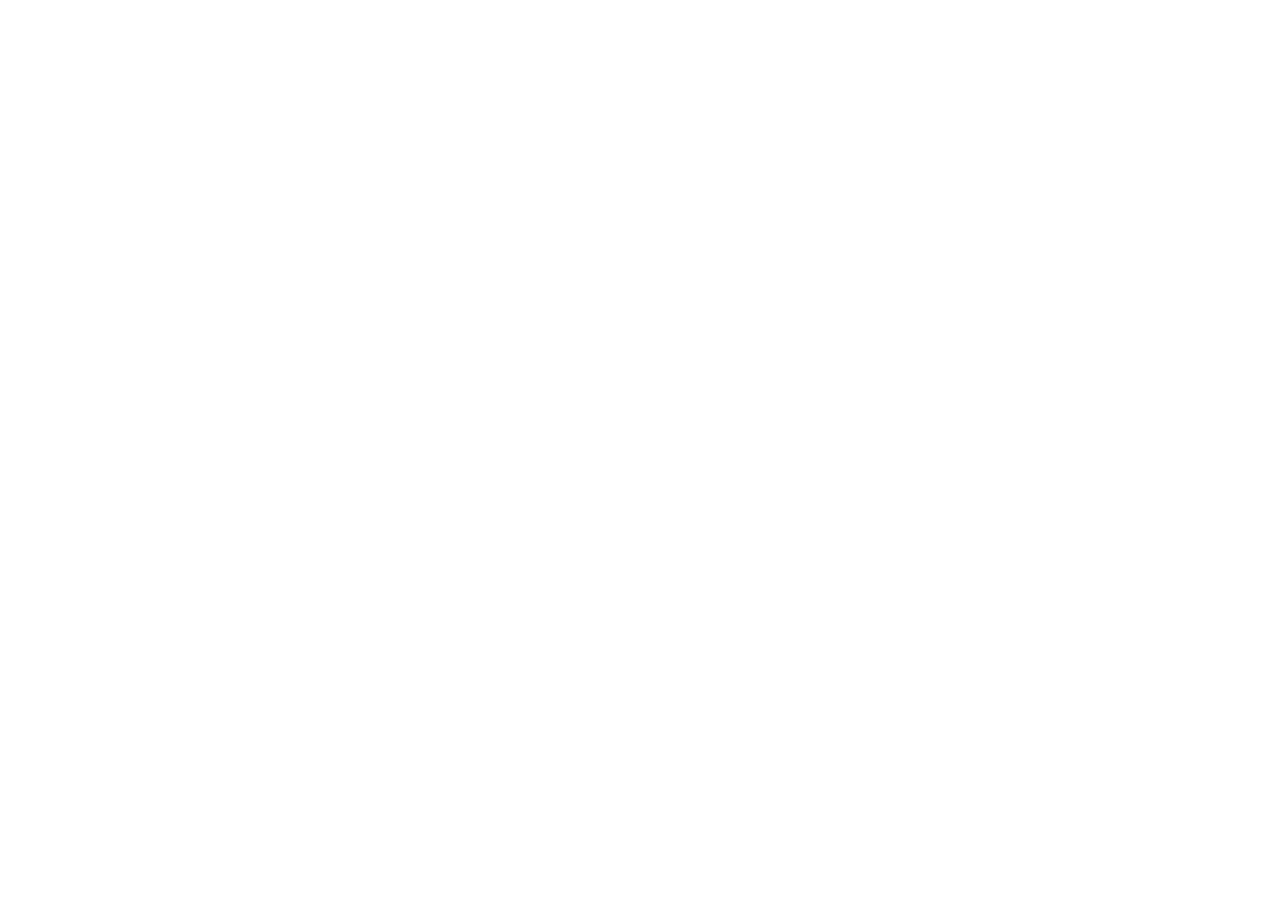
==== page2.html @ 8bef59c4 "Page 2&3 Init, Page 4 Fin" ====
<!DOCTYPE html>
<html lang="en">
<head>
    <meta charset="UTF-8">
    <meta name="viewport" content="width=device-width, initial-scale=1.0">
    <title>Sejong Gym | Membership Plans</title>
    <link rel="stylesheet" href="css/styles.css">
</head>
---- css/styles.css ----
@import url("https://fonts.googleapis.com/css2?family=Manrope:wght@400;500;700;800&family=Space+Grotesk:wght@500;700;800&display=swap");

:root {
    --bg: #0e0e0e;
    --bg-alt: #131313;
    --surface-lowest: #000000;
    --surface-low: #1a1a1a;
    --surface-high: #262626;
    --text: #ffffff;
    --heading: #ffffff;
    --muted: #adaaaa;
    --primary: #cafd00;
    --primary-soft: #f3ffca;
    --primary-dark: #4a5e00;
    --line: #3a3a3a;
    --line-soft: rgba(255, 255, 255, 0.09);
    --notice-bg: rgba(202, 253, 0, 0.08);
    --shadow: 0 16px 32px rgba(0, 0, 0, 0.5);
    --glow: 0 0 0 1px rgba(202, 253, 0, 0.55), 0 0 12px rgba(202, 253, 0, 0.4);
}

/*
    Page Mapping Quick Guide
    - index.html (Home): .hero-home, .bento-*, .stat-card, .mission-card, .metric-*
    - page2.html (Plans): .tier-*, .plan-table
    - page3.html (Classes): .class-*
    - page4.html (Join Form): .form-*, .input-group, .options, .option-row, .notice, .media-placeholder.compact
    - page5.html (Contact): .contact-list, .hours-list, .faq-card
    - Shared on all pages: header/nav, hero/page-section/info-card, buttons, grids, footer, media placeholders, .img1
*/

* {
    box-sizing: border-box;
}

html {
    scroll-behavior: smooth;
}

body {
    margin: 0;
    font-family: "Manrope", "Segoe UI", Tahoma, Geneva, Verdana, sans-serif;
    line-height: 1.6;
    color: var(--text);
    background:
        radial-gradient(circle at 88% -4%, rgba(202, 253, 0, 0.16), transparent 35%),
        radial-gradient(circle at -6% 20%, rgba(243, 255, 202, 0.06), transparent 28%),
        linear-gradient(180deg, #0f0f0f 0%, var(--bg) 60%, #080808 100%);
}
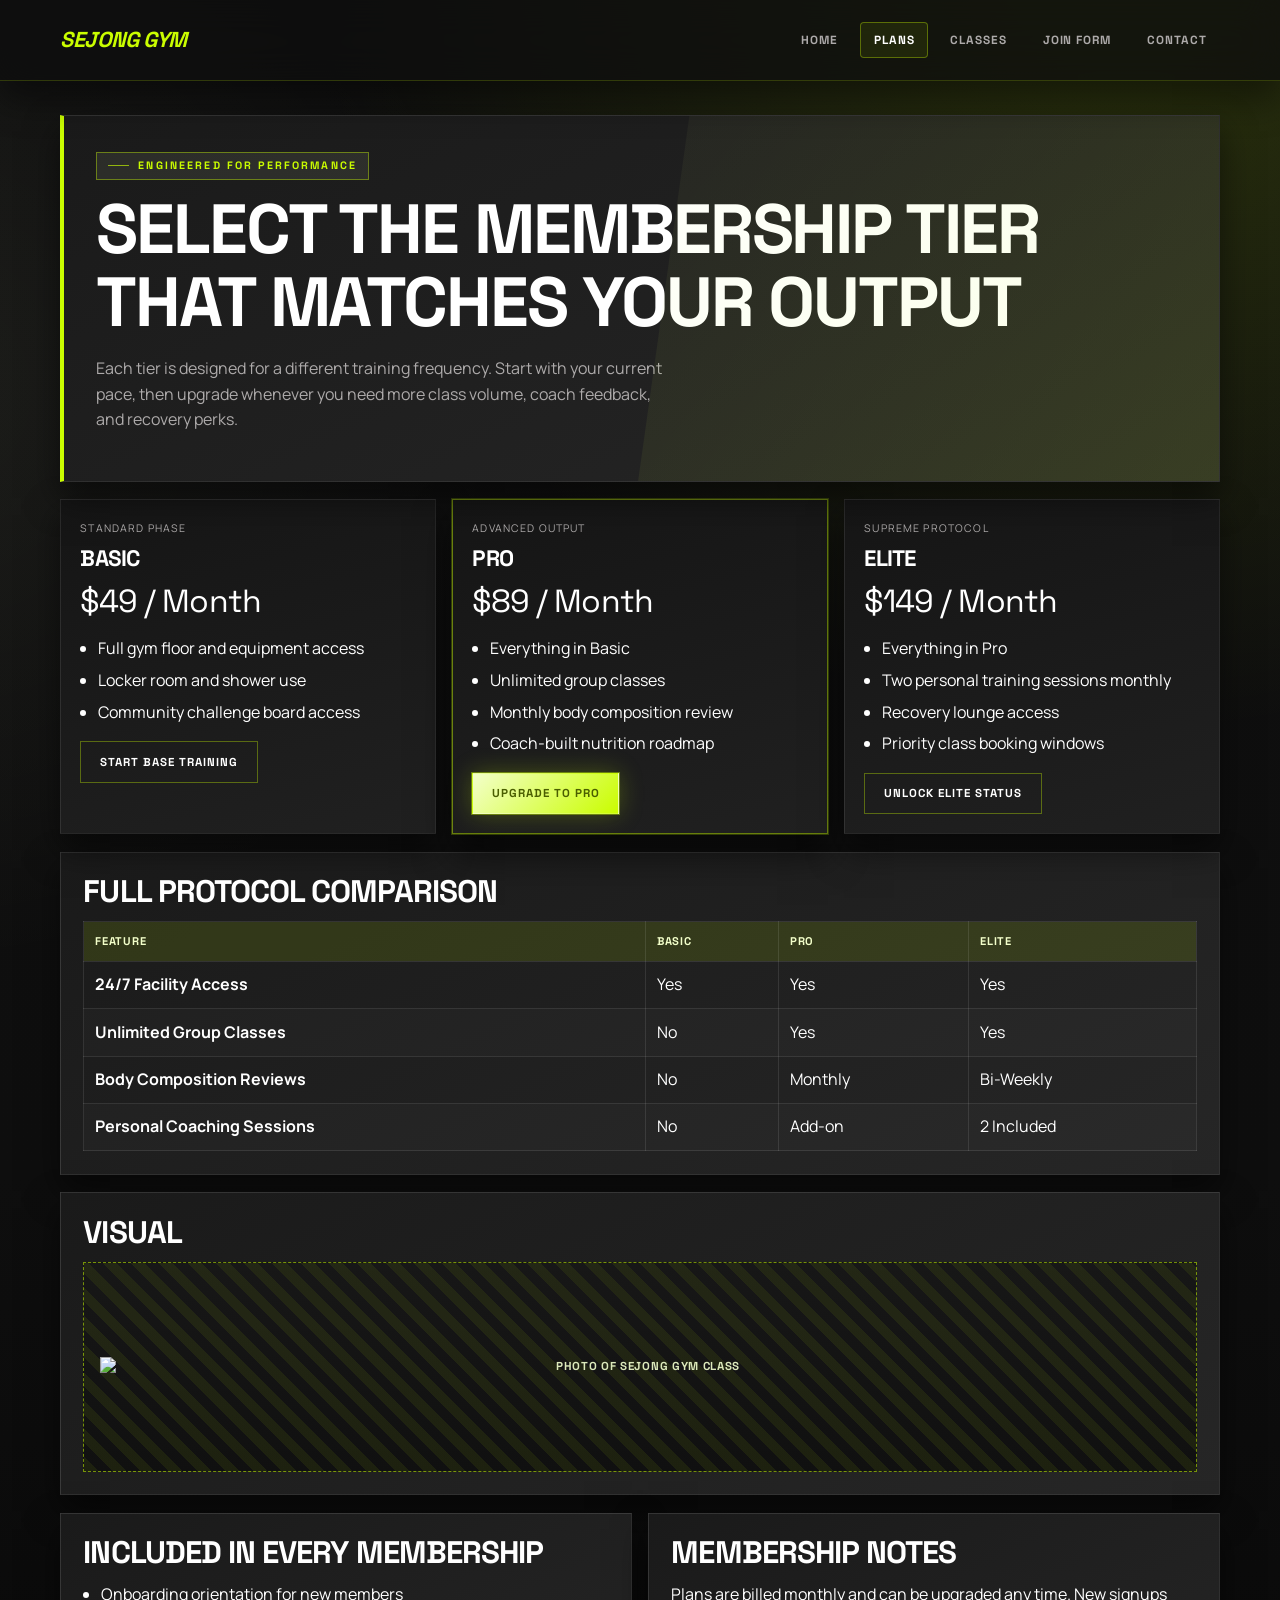
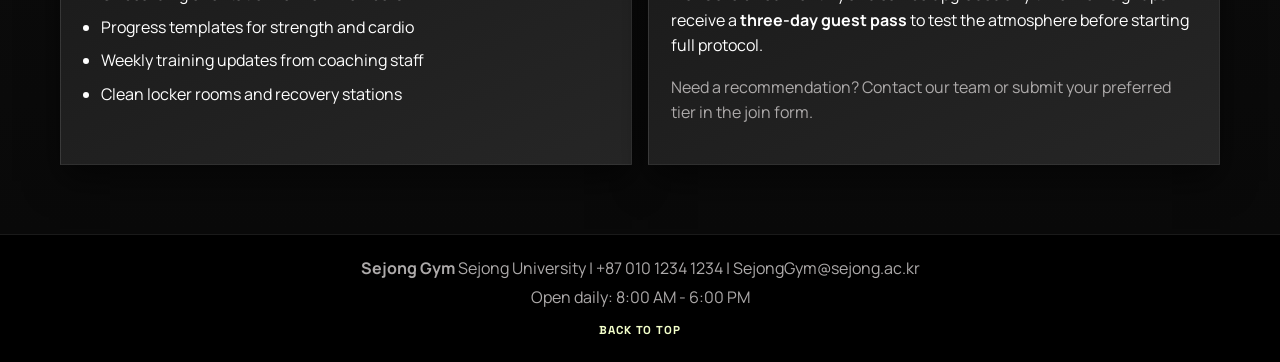
==== commit addd02c9: "Page 2 Final" ====
--- a/page2.html
+++ b/page2.html
@@ -5,4 +5,148 @@
     <meta name="viewport" content="width=device-width, initial-scale=1.0">
     <title>Sejong Gym | Membership Plans</title>
     <link rel="stylesheet" href="css/styles.css">
-</head>+</head>
+<body>
+    <header class="site-header" id="top">
+        <div class="container header-inner">
+            <div class="brand"><strong>Sejong Gym</strong></div>
+            <nav aria-label="Main navigation">
+                <ul class="nav-list">
+                    <li><a href="index.html">Home</a></li>
+                    <li><a class="active" href="page2.html">Plans</a></li>
+                    <li><a href="page3.html">Classes</a></li>
+                    <li><a href="page4.html">Join Form</a></li>
+                    <li><a href="page5.html">Contact</a></li>
+                </ul>
+            </nav>
+        </div>
+    </header>
+
+    <main class="container">
+        <section class="hero">
+            <span class="badge">Engineered For Performance</span>
+            <h1>Select The Membership Tier That Matches Your Output</h1>
+            <p>
+                Each tier is designed for a different training frequency. Start with your current pace, then
+                upgrade whenever you need more class volume, coach feedback, and recovery perks.
+            </p>
+        </section>
+
+        <section class="tier-grid" aria-label="Membership tiers">
+            <article class="tier-card">
+                <p class="tier-subtitle">Standard Phase</p>
+                <h3>Basic</h3>
+                <p class="tier-price">$49 / Month</p>
+                <ul class="tier-list">
+                    <li>Full gym floor and equipment access</li>
+                    <li>Locker room and shower use</li>
+                    <li>Community challenge board access</li>
+                </ul>
+                <a class="btn btn-secondary" href="page4.html">Start Base Training</a>
+            </article>
+
+            <article class="tier-card popular">
+                <p class="tier-subtitle">Advanced Output</p>
+                <h3>Pro</h3>
+                <p class="tier-price">$89 / Month</p>
+                <ul class="tier-list">
+                    <li>Everything in Basic</li>
+                    <li>Unlimited group classes</li>
+                    <li>Monthly body composition review</li>
+                    <li>Coach-built nutrition roadmap</li>
+                </ul>
+                <a class="btn btn-primary" href="page4.html">Upgrade To Pro</a>
+            </article>
+
+            <article class="tier-card">
+                <p class="tier-subtitle">Supreme Protocol</p>
+                <h3>Elite</h3>
+                <p class="tier-price">$149 / Month</p>
+                <ul class="tier-list">
+                    <li>Everything in Pro</li>
+                    <li>Two personal training sessions monthly</li>
+                    <li>Recovery lounge access</li>
+                    <li>Priority class booking windows</li>
+                </ul>
+                <a class="btn btn-secondary" href="page4.html">Unlock Elite Status</a>
+            </article>
+        </section>
+
+        <section class="page-section">
+            <h2>Full Protocol Comparison</h2>
+            <table class="plan-table" aria-label="Membership plan comparison table">
+                <thead>
+                    <tr>
+                        <th>Feature</th>
+                        <th>Basic</th>
+                        <th>Pro</th>
+                        <th>Elite</th>
+                    </tr>
+                </thead>
+                <tbody>
+                    <tr>
+                        <td><strong>24/7 Facility Access</strong></td>
+                        <td>Yes</td>
+                        <td>Yes</td>
+                        <td>Yes</td>
+                    </tr>
+                    <tr>
+                        <td><strong>Unlimited Group Classes</strong></td>
+                        <td>No</td>
+                        <td>Yes</td>
+                        <td>Yes</td>
+                    </tr>
+                    <tr>
+                        <td><strong>Body Composition Reviews</strong></td>
+                        <td>No</td>
+                        <td>Monthly</td>
+                        <td>Bi-Weekly</td>
+                    </tr>
+                    <tr>
+                        <td><strong>Personal Coaching Sessions</strong></td>
+                        <td>No</td>
+                        <td>Add-on</td>
+                        <td>2 Included</td>
+                    </tr>
+                </tbody>
+            </table>
+        </section>
+
+        <section class="page-section" aria-label="Plans visual placeholder">
+            <h2>Visual</h2>
+            <div class="media-placeholder wide">
+                <img class="img1" src="/assets/2.jpg" alt="Photo of Sejong Gym class" />
+            </div>
+        </section>
+
+        <section class="grid grid-2">
+            <article class="info-card">
+                <h2>Included In Every Membership</h2>
+                <ul class="feature-list">
+                    <li>Onboarding orientation for new members</li>
+                    <li>Progress templates for strength and cardio</li>
+                    <li>Weekly training updates from coaching staff</li>
+                    <li>Clean locker rooms and recovery stations</li>
+                </ul>
+            </article>
+
+            <aside class="info-card">
+                <h2>Membership Notes</h2>
+                <p>
+                    Plans are billed monthly and can be upgraded any time. New signups receive a
+                    <strong>three-day guest pass</strong> to test the atmosphere before starting full protocol.
+                </p>
+                <p class="muted">Need a recommendation? Contact our team or submit your preferred tier in the join form.</p>
+            </aside>
+        </section>
+    </main>
+
+    <footer class="site-footer">
+        <div class="container footer-inner">
+            <p><strong>Sejong Gym</strong> Sejong University | +87 010 1234 1234 | SejongGym@sejong.ac.kr</p>
+            <p>Open daily: 8:00 AM - 6:00 PM</p>
+            <a class="back-to-top" href="#top">Back to Top</a>
+        </div>
+    </footer>
+</body>
+</html>
--- a/css/styles.css
+++ b/css/styles.css
@@ -47,3 +47,738 @@
         radial-gradient(circle at -6% 20%, rgba(243, 255, 202, 0.06), transparent 28%),
         linear-gradient(180deg, #0f0f0f 0%, var(--bg) 60%, #080808 100%);
 }
+
+a {
+    color: var(--primary-soft);
+    text-decoration: none;
+}
+
+a:hover,
+a:focus {
+    color: var(--primary);
+    text-decoration: underline;
+}
+
+/* Shared layout, header, and navigation (all pages) */
+
+.container {
+    width: min(1160px, 92%);
+    margin: 0 auto;
+}
+
+.site-header {
+    position: fixed;
+    top: 0;
+    width: 100%;
+    z-index: 50;
+    background-color: rgba(14, 14, 14, 0.76);
+    backdrop-filter: blur(18px);
+    border-bottom: 1px solid rgba(202, 253, 0, 0.18);
+    box-shadow: 0 18px 36px rgba(0, 0, 0, 0.45);
+}
+
+.header-inner {
+    display: flex;
+    justify-content: space-between;
+    align-items: center;
+    gap: 1rem;
+    min-height: 5rem;
+    padding: 0.8rem 0;
+}
+
+.brand {
+    font-family: "Space Grotesk", "Manrope", sans-serif;
+    font-size: 1.35rem;
+    letter-spacing: -0.02em;
+    text-transform: uppercase;
+    color: var(--primary);
+    font-style: italic;
+}
+
+.brand a {
+    color: inherit;
+    text-decoration: none;
+}
+
+.nav-list {
+    list-style: none;
+    display: flex;
+    flex-wrap: wrap;
+    gap: 0.55rem;
+    margin: 0;
+    padding: 0;
+}
+
+.nav-list a {
+    display: inline-block;
+    color: var(--muted);
+    padding: 0.5rem 0.78rem;
+    border: 1px solid transparent;
+    border-radius: 4px;
+    text-transform: uppercase;
+    letter-spacing: 0.08em;
+    font-size: 0.74rem;
+    font-family: "Space Grotesk", "Manrope", sans-serif;
+    font-weight: 700;
+}
+
+.nav-list a:hover,
+.nav-list a:focus,
+.nav-list a.active {
+    color: var(--text);
+    border-color: rgba(202, 253, 0, 0.34);
+    background-color: rgba(202, 253, 0, 0.08);
+    text-decoration: none;
+}
+
+main {
+    padding: 7.2rem 0 2.6rem;
+}
+
+.hero,
+.page-section,
+.info-card,
+.form-wrap,
+.faq-card {
+    background: linear-gradient(154deg, var(--surface-low) 0%, var(--surface-high) 100%);
+    border: 1px solid var(--line-soft);
+    box-shadow: var(--shadow);
+    padding: 1.4rem;
+    margin-bottom: 1.1rem;
+}
+
+.hero {
+    position: relative;
+    overflow: hidden;
+    border-left: 4px solid var(--primary);
+    padding: 2rem;
+}
+
+.hero::before {
+    content: "";
+    position: absolute;
+    right: -20%;
+    top: -35%;
+    width: 68%;
+    height: 180%;
+    background: linear-gradient(120deg, rgba(243, 255, 202, 0.03), rgba(202, 253, 0, 0.14));
+    transform: rotate(8deg);
+    pointer-events: none;
+}
+
+/* Home page hero variation (index.html) */
+
+.hero-home h1 {
+    max-width: 11ch;
+}
+
+h1,
+h2,
+h3 {
+    margin-top: 0;
+    color: var(--heading);
+    line-height: 1.06;
+    font-family: "Space Grotesk", "Manrope", sans-serif;
+    letter-spacing: -0.03em;
+    text-transform: uppercase;
+}
+
+h1 {
+    font-size: clamp(2rem, 7vw, 4.35rem);
+    margin-bottom: 1rem;
+}
+
+h2 {
+    font-size: clamp(1.2rem, 3vw, 1.95rem);
+    margin-bottom: 0.8rem;
+}
+
+h3 {
+    font-size: clamp(1.02rem, 2.4vw, 1.4rem);
+    margin-bottom: 0.55rem;
+}
+
+p {
+    margin-top: 0;
+}
+
+.hero p,
+.muted {
+    color: var(--muted);
+    max-width: 57ch;
+}
+
+.badge {
+    display: inline-flex;
+    align-items: center;
+    gap: 0.55rem;
+    background-color: rgba(243, 255, 202, 0.08);
+    color: var(--primary);
+    border: 1px solid rgba(202, 253, 0, 0.4);
+    border-radius: 0;
+    padding: 0.28rem 0.68rem;
+    font-size: 0.67rem;
+    margin-bottom: 0.8rem;
+    letter-spacing: 0.2em;
+    text-transform: uppercase;
+    font-family: "Space Grotesk", "Manrope", sans-serif;
+    font-weight: 700;
+}
+
+.badge::before {
+    content: "";
+    width: 1.35rem;
+    height: 1px;
+    background-color: rgba(202, 253, 0, 0.65);
+}
+
+.button-row {
+    display: flex;
+    flex-wrap: wrap;
+    gap: 0.65rem;
+}
+
+.hero-actions {
+    margin-top: 1.25rem;
+}
+
+.btn {
+    display: inline-flex;
+    align-items: center;
+    justify-content: center;
+    border: 1px solid transparent;
+    border-radius: 0;
+    padding: 0.65rem 1.15rem;
+    cursor: pointer;
+    font-family: "Space Grotesk", "Manrope", sans-serif;
+    text-transform: uppercase;
+    letter-spacing: 0.09em;
+    font-size: 0.72rem;
+    font-weight: 700;
+    transition: transform 0.2s ease, border-color 0.2s ease, box-shadow 0.2s ease, background-color 0.2s ease;
+}
+
+.btn:hover,
+.btn:focus {
+    transform: translateY(-1px);
+    text-decoration: none;
+}
+
+.btn-primary {
+    background: linear-gradient(135deg, var(--primary-soft) 0%, var(--primary) 100%);
+    color: var(--primary-dark);
+    box-shadow: 0 0 0 1px rgba(202, 253, 0, 0.38), 0 0 24px rgba(202, 253, 0, 0.25);
+}
+
+.btn-primary:hover,
+.btn-primary:focus {
+    box-shadow: 0 0 0 1px rgba(202, 253, 0, 0.55), 0 0 30px rgba(202, 253, 0, 0.37);
+}
+
+.btn-secondary {
+    background-color: transparent;
+    color: var(--text);
+    border-color: rgba(202, 253, 0, 0.35);
+}
+
+.btn-secondary:hover,
+.btn-secondary:focus {
+    background-color: rgba(202, 253, 0, 0.1);
+    border-color: rgba(202, 253, 0, 0.62);
+}
+
+.grid {
+    display: grid;
+    gap: 1rem;
+}
+
+.grid-2 {
+    grid-template-columns: repeat(auto-fit, minmax(260px, 1fr));
+}
+
+.grid-3 {
+    grid-template-columns: repeat(auto-fit, minmax(220px, 1fr));
+}
+
+/* Home page feature layout (index.html) */
+
+.bento-grid {
+    display: grid;
+    gap: 1rem;
+    grid-template-columns: repeat(12, 1fr);
+    margin-bottom: 1.1rem;
+}
+
+.bento-large {
+    grid-column: span 7;
+}
+
+.stat-card {
+    grid-column: span 5;
+    display: grid;
+    gap: 1rem;
+    align-content: space-between;
+}
+
+.mission-card {
+    grid-column: span 12;
+}
+
+.metric-value {
+    font-family: "Space Grotesk", "Manrope", sans-serif;
+    font-size: clamp(2.2rem, 8vw, 4rem);
+    line-height: 0.9;
+    letter-spacing: -0.04em;
+    margin: 0;
+}
+
+.metric-label {
+    margin: 0;
+    color: var(--muted);
+    text-transform: uppercase;
+    letter-spacing: 0.13em;
+    font-size: 0.68rem;
+    font-family: "Space Grotesk", "Manrope", sans-serif;
+    margin-top: 1rem;
+}
+
+.feature-list {
+    padding-left: 1.1rem;
+    margin: 0;
+}
+
+.feature-list li {
+    margin-bottom: 0.48rem;
+}
+
+/* Shared media modules (used across multiple pages) */
+
+.media-grid {
+    display: grid;
+    gap: 1rem;
+    grid-template-columns: repeat(auto-fit, minmax(220px, 1fr));
+    margin: 1rem 0 1.1rem;
+}
+
+.media-placeholder {
+    border: 1px dashed rgba(202, 253, 0, 0.52);
+    background:
+        repeating-linear-gradient(
+            45deg,
+            rgba(202, 253, 0, 0.07) 0,
+            rgba(202, 253, 0, 0.07) 10px,
+            rgba(0, 0, 0, 0) 10px,
+            rgba(0, 0, 0, 0) 20px
+        ),
+        linear-gradient(180deg, #171717 0%, #101010 100%);
+    min-height: 175px;
+    padding: 1rem;
+    display: flex;
+    align-items: center;
+    justify-content: center;
+    text-align: center;
+    color: #dce9bb;
+    font-family: "Space Grotesk", "Manrope", sans-serif;
+    font-weight: 700;
+    text-transform: uppercase;
+    letter-spacing: 0.06em;
+    font-size: 0.72rem;
+}
+
+.media-placeholder span {
+    display: block;
+    max-width: 19rem;
+}
+
+.media-placeholder.tall {
+    min-height: 240px;
+}
+
+.media-placeholder.wide {
+    min-height: 210px;
+}
+
+.img1 {
+    width: 100%;
+    height: 100%;
+    object-fit: contain;
+
+}
+
+/* Shared footer (all pages) */
+
+.site-footer {
+    background-color: var(--surface-lowest);
+    color: #cecece;
+    margin-top: 0.6rem;
+    border-top: 1px solid rgba(255, 255, 255, 0.1);
+}
+
+.footer-inner {
+    padding: 1.1rem 0 1.3rem;
+    text-align: center;
+}
+
+.footer-inner p {
+    margin: 0.2rem 0;
+    color: var(--muted);
+}
+
+.back-to-top {
+    display: inline-block;
+    margin-top: 0.45rem;
+    color: var(--primary-soft);
+    font-weight: 700;
+    text-transform: uppercase;
+    letter-spacing: 0.08em;
+    font-size: 0.72rem;
+    font-family: "Space Grotesk", "Manrope", sans-serif;
+}
+
+/* Shared responsive behavior (all pages) */
+
+@media (max-width: 980px) {
+    .bento-large,
+    .stat-card,
+    .mission-card {
+        grid-column: span 12;
+    }
+
+    .class-grid {
+        grid-template-columns: 1fr;
+    }
+}
+
+@media (max-width: 720px) {
+    main {
+        padding-top: 8.4rem;
+    }
+
+    .header-inner {
+        flex-direction: column;
+        align-items: flex-start;
+        padding-bottom: 0.9rem;
+    }
+
+    .nav-list {
+        width: 100%;
+    }
+
+    .nav-list li {
+        flex: 1 1 calc(50% - 0.55rem);
+    }
+
+    .nav-list a {
+        width: 100%;
+        text-align: center;
+    }
+
+    .hero,
+    .page-section,
+    .info-card,
+    .form-wrap,
+    .faq-card,
+    .tier-card,
+    .class-card {
+        padding: 1rem;
+    }
+
+    .hero::before {
+        width: 110%;
+        right: -36%;
+    }
+}
+
+@media (max-width: 560px) {
+    .button-row .btn,
+    .button-row a.btn {
+        width: 100%;
+        text-align: center;
+    }
+
+    .media-placeholder {
+        min-height: 150px;
+    }
+}
+
+/* Join Form page (page4.html) */
+
+fieldset {
+    border: 1px solid var(--line);
+    padding: 1.4rem;
+    margin: 0 0 1.2rem;
+}
+
+legend {
+    color: var(--primary);
+    font-family: "Space Grotesk", "Manrope", sans-serif;
+    font-weight: 700;
+    text-transform: uppercase;
+    letter-spacing: 0.1em;
+    font-size: 0.72rem;
+    padding: 0 0.5rem;
+}
+
+.form-grid {
+    display: grid;
+    grid-template-columns: repeat(auto-fit, minmax(220px, 1fr));
+    gap: 1rem;
+}
+
+.input-group {
+    display: flex;
+    flex-direction: column;
+    gap: 0.35rem;
+    margin-bottom: 1rem;
+}
+
+
+.form-grid .input-group {
+    margin-bottom: 0;
+}
+
+.input-group:last-child {
+    margin-bottom: 0;
+}
+
+.input-group > label:first-child {
+    font-size: 0.75rem;
+    color: var(--muted);
+    text-transform: uppercase;
+    letter-spacing: 0.08em;
+    font-family: "Space Grotesk", "Manrope", sans-serif;
+    font-weight: 700;
+}
+
+input[type="text"],
+input[type="email"],
+input[type="number"],
+select,
+textarea {
+    width: 100%;
+    background-color: var(--surface-low);
+    color: var(--text);
+    border: 1px solid var(--line);
+    border-radius: 0;
+    padding: 0.6rem 0.75rem;
+    font-family: "Manrope", sans-serif;
+    font-size: 0.9rem;
+    outline: none;
+    transition: border-color 0.2s ease, box-shadow 0.2s ease;
+    -webkit-appearance: none;
+    appearance: none;
+}
+
+input[type="text"]:focus,
+input[type="email"]:focus,
+input[type="number"]:focus,
+select:focus,
+textarea:focus {
+    border-color: rgba(202, 253, 0, 0.55);
+    box-shadow: 0 0 0 2px rgba(202, 253, 0, 0.1);
+}
+
+input::placeholder,
+textarea::placeholder {
+    color: rgba(173, 170, 170, 0.4);
+}
+
+select {
+    cursor: pointer;
+    background-image: url("data:image/svg+xml,%3Csvg xmlns='http://www.w3.org/2000/svg' width='12' height='8' viewBox='0 0 12 8'%3E%3Cpath d='M1 1l5 5 5-5' stroke='%23adaaaa' stroke-width='1.5' fill='none' stroke-linecap='round'/%3E%3C/svg%3E");
+    background-repeat: no-repeat;
+    background-position: right 0.75rem center;
+    padding-right: 2.2rem;
+}
+
+textarea {
+    resize: vertical;
+    min-height: 110px;
+}
+
+.options {
+    display: flex;
+    flex-direction: column;
+    gap: 0.5rem;
+    margin-top: 0.25rem;
+}
+
+.option-row {
+    display: flex;
+    align-items: center;
+    gap: 0.6rem;
+}
+
+.option-row label {
+    font-size: 0.88rem;
+    color: var(--text);
+    cursor: pointer;
+}
+
+input[type="radio"],
+input[type="checkbox"] {
+    -webkit-appearance: none;
+    appearance: none;
+    width: 1rem;
+    height: 1rem;
+    border: 1px solid var(--line);
+    background-color: var(--surface-low);
+    cursor: pointer;
+    flex-shrink: 0;
+    transition: border-color 0.15s ease, background-color 0.15s ease;
+    margin: 0;
+}
+
+input[type="radio"] {
+    border-radius: 50%;
+}
+
+input[type="radio"]:checked,
+input[type="checkbox"]:checked {
+    background-color: var(--primary);
+    border-color: var(--primary);
+}
+
+input[type="radio"]:checked {
+    background-image: radial-gradient(circle, var(--primary-dark) 35%, transparent 36%);
+}
+
+input[type="checkbox"]:checked {
+    background-image: url("data:image/svg+xml,%3Csvg xmlns='http://www.w3.org/2000/svg' viewBox='0 0 12 12'%3E%3Cpath d='M2 6l3 3 5-5' stroke='%234a5e00' stroke-width='1.8' fill='none' stroke-linecap='round' stroke-linejoin='round'/%3E%3C/svg%3E");
+    background-repeat: no-repeat;
+    background-position: center;
+}
+
+input[type="radio"]:focus,
+input[type="checkbox"]:focus {
+    outline: 1px solid rgba(202, 253, 0, 0.55);
+    outline-offset: 2px;
+}
+
+.form-wrap .button-row {
+    margin-top: 1.4rem;
+}
+
+.notice {
+    margin-top: 0.9rem;
+    font-size: 0.78rem;
+    color: var(--muted);
+}
+
+.form-tip {
+    margin: 1rem 0 0;
+    font-size: 0.82rem;
+    color: var(--muted);
+    border-top: 1px solid var(--line-soft);
+    padding-top: 0.9rem;
+}
+
+/* Membership & Classes pages (page2-3) */
+
+.tier-grid {
+    display: grid;
+    grid-template-columns: repeat(auto-fit, minmax(220px, 1fr));
+    gap: 1rem;
+    margin-bottom: 1.1rem;
+}
+
+.tier-card {
+    background: linear-gradient(165deg, #151515 0%, #202020 100%);
+    border: 1px solid rgba(255, 255, 255, 0.08);
+    padding: 1.2rem;
+    box-shadow: var(--shadow);
+}
+
+.tier-card.popular {
+    border-color: rgba(202, 253, 0, 0.45);
+    box-shadow: 0 0 0 1px rgba(202, 253, 0, 0.22), 0 20px 34px rgba(0, 0, 0, 0.55);
+}
+
+.tier-card h3 {
+    margin-bottom: 0.2rem;
+}
+
+.tier-price {
+    font-family: "Space Grotesk", "Manrope", sans-serif;
+    font-size: 2rem;
+    letter-spacing: -0.03em;
+    margin: 0.35rem 0 0.55rem;
+}
+
+.tier-subtitle {
+    margin-top: 0;
+    color: var(--muted);
+    text-transform: uppercase;
+    letter-spacing: 0.11em;
+    font-size: 0.66rem;
+}
+
+.tier-list {
+    padding-left: 1.1rem;
+    margin: 0 0 1rem;
+}
+
+.tier-list li {
+    margin-bottom: 0.38rem;
+}
+
+
+
+.plan-table {
+    width: 100%;
+    border-collapse: collapse;
+    margin-top: 0.5rem;
+}
+
+.plan-table tbody tr:nth-child(even) {
+    background-color: rgba(255, 255, 255, 0.02);
+}
+
+.plan-table th,
+.plan-table td {
+    border: 1px solid rgba(255, 255, 255, 0.1);
+    padding: 0.65rem;
+    text-align: left;
+    vertical-align: top;
+}
+
+.plan-table th {
+    background-color: rgba(202, 253, 0, 0.12);
+    color: var(--primary-soft);
+    text-transform: uppercase;
+    letter-spacing: 0.08em;
+    font-size: 0.7rem;
+    font-family: "Space Grotesk", "Manrope", sans-serif;
+}
+
+
+
+.class-grid {
+    display: grid;
+    grid-template-columns: 1.65fr 1fr;
+    gap: 1rem;
+    margin-bottom: 1.1rem;
+}
+
+.class-column {
+    display: grid;
+    gap: 1rem;
+}
+
+.class-card-accent {
+    background: linear-gradient(150deg, #d4ff31 0%, #beee00 100%);
+    color: #273100;
+}
+
+.class-card {
+    background: linear-gradient(160deg, #151515 0%, #232323 100%);
+    border: 1px solid rgba(255, 255, 255, 0.08);
+    padding: 1.15rem;
+}
+
+
+.class-card-accent h3,
+.class-card-accent p,
+.class-card-accent .muted {
+    color: #ccff00;
+}
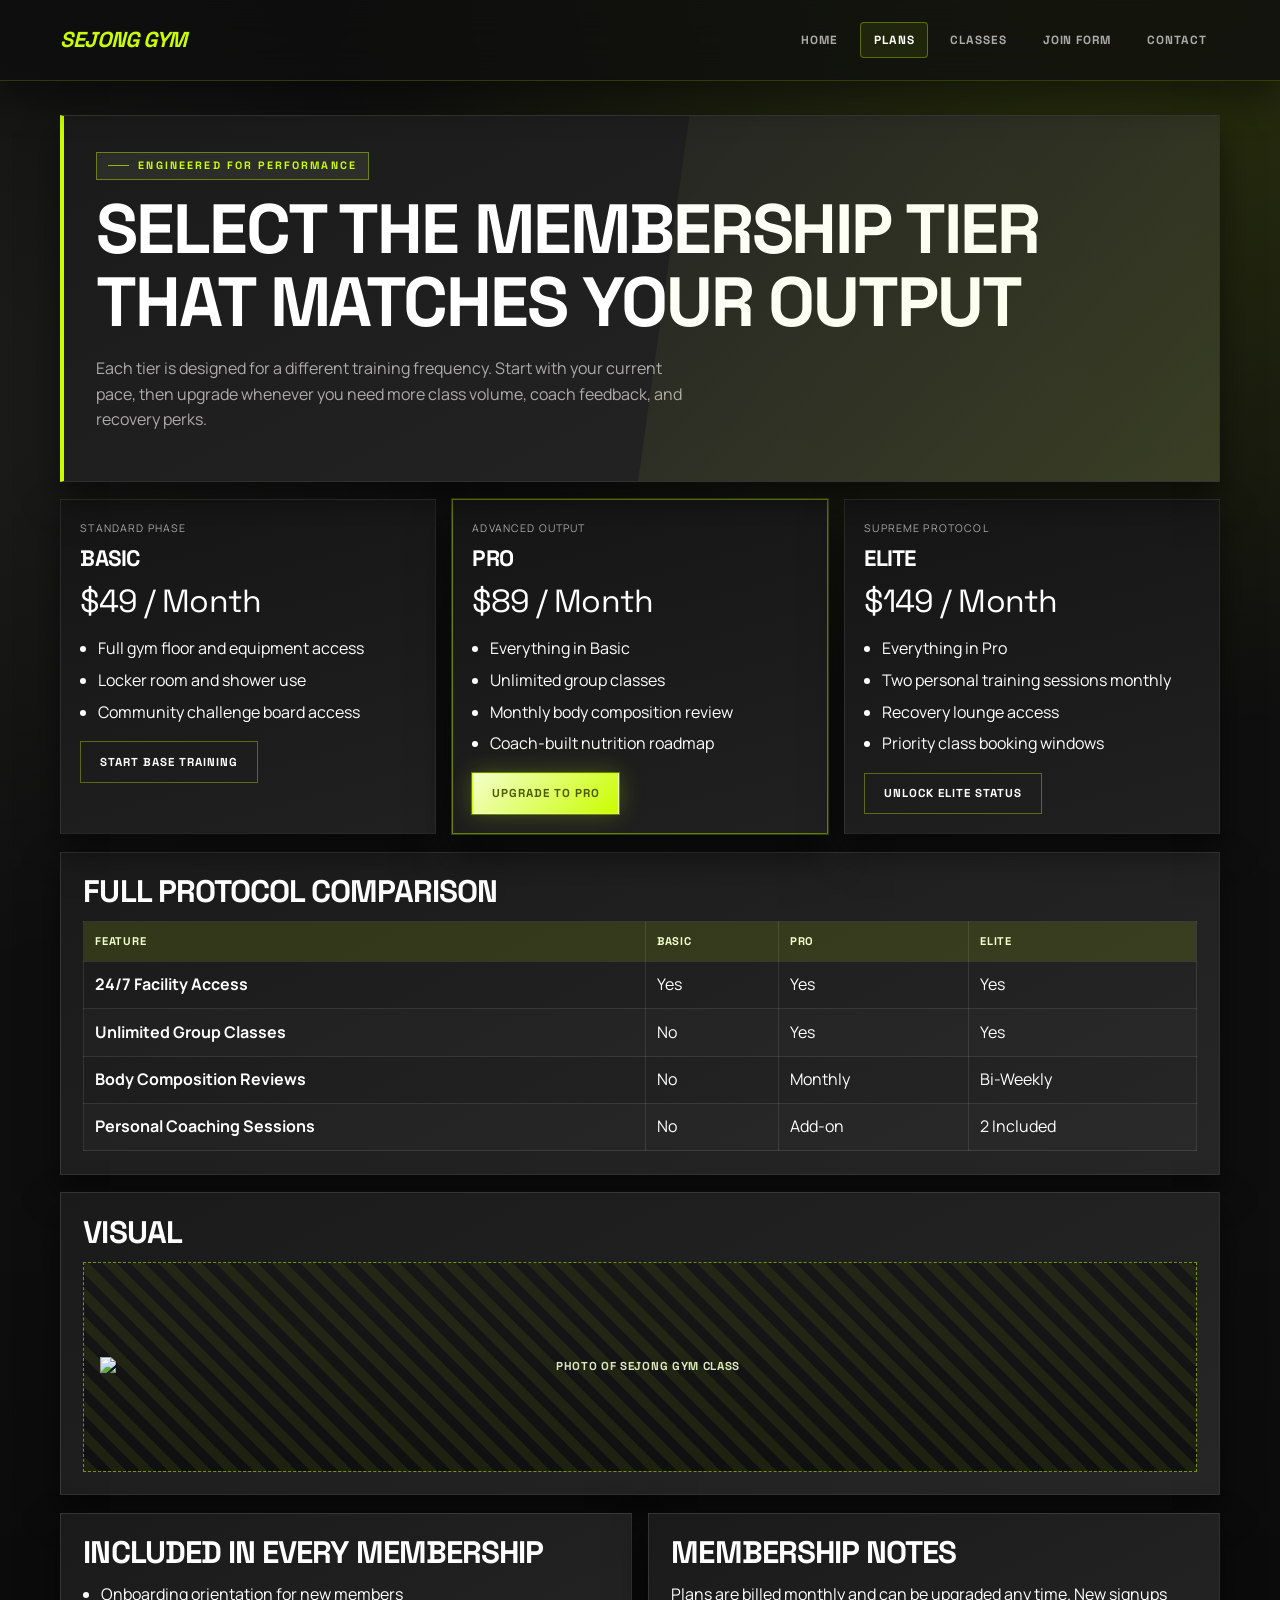
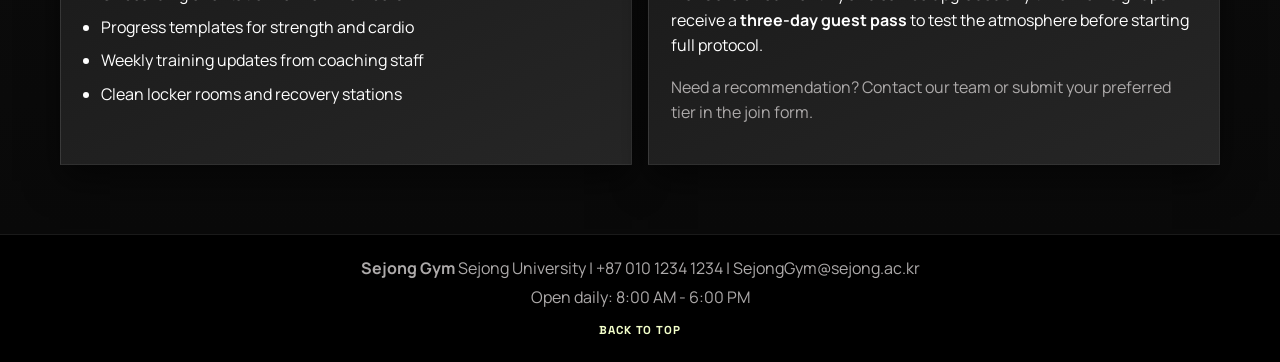
==== commit 98be4701: "photos address FINAL fix" ====
--- a/page2.html
+++ b/page2.html
@@ -9,7 +9,7 @@
 <body>
     <header class="site-header" id="top">
         <div class="container header-inner">
-            <div class="brand"><strong>Sejong Gym</strong></div>
+            <div class="brand"><a href="index.html"><strong>Sejong Gym</strong></a></div>
             <nav aria-label="Main navigation">
                 <ul class="nav-list">
                     <li><a href="index.html">Home</a></li>
@@ -115,7 +115,7 @@
         <section class="page-section" aria-label="Plans visual placeholder">
             <h2>Visual</h2>
             <div class="media-placeholder wide">
-                <img class="img1" src="/assets/2.jpg" alt="Photo of Sejong Gym class" />
+                <img class="img1" src="assets/2.jpg" alt="Photo of Sejong Gym class" />
             </div>
         </section>
 
@@ -145,7 +145,7 @@
         <div class="container footer-inner">
             <p><strong>Sejong Gym</strong> Sejong University | +87 010 1234 1234 | SejongGym@sejong.ac.kr</p>
             <p>Open daily: 8:00 AM - 6:00 PM</p>
-            <a class="back-to-top" href="#top">Back to Top</a>
+            <a class="back-to-top" href="#">Back to Top</a>
         </div>
     </footer>
 </body>
--- a/css/styles.css
+++ b/css/styles.css
@@ -169,7 +169,7 @@
 /* Home page hero variation (index.html) */
 
 .hero-home h1 {
-    max-width: 11ch;
+    max-width: 12ch;
 }
 
 h1,
@@ -205,7 +205,7 @@
 .hero p,
 .muted {
     color: var(--muted);
-    max-width: 57ch;
+    max-width: 59ch;
 }
 
 .badge {
@@ -782,3 +782,121 @@
 .class-card-accent .muted {
     color: #ccff00;
 }
+
+/* Submission summary table (success.html) */
+
+.table-wrap {
+    margin: 0.5rem 0 1.4rem;
+    overflow-x: auto;
+}
+
+.table-wrap table {
+    width: 100%;
+    border-collapse: collapse;
+    font-size: 0.9rem;
+}
+
+.table-wrap th,
+.table-wrap td {
+    border: 1px solid rgba(255, 255, 255, 0.1);
+    padding: 0.85rem 1rem;
+    text-align: left;
+    vertical-align: top;
+}
+
+.table-wrap th {
+    background-color: rgba(202, 253, 0, 0.12);
+    color: var(--primary-soft);
+    text-transform: uppercase;
+    letter-spacing: 0.08em;
+    font-size: 0.7rem;
+    font-family: "Space Grotesk", "Manrope", sans-serif;
+    font-weight: 700;
+    width: 35%;
+}
+
+.table-wrap td {
+    color: var(--text);
+}
+
+.table-wrap tbody tr:nth-child(even) {
+    background-color: rgba(255, 255, 255, 0.02);
+}
+
+/* Live Performance Meter chart*/
+
+.performance-chart {
+    padding: 0.5rem 0;
+}
+
+.chart-label {
+    margin-bottom: 0.6rem;
+}
+
+.chart-bars {
+    display: flex;
+    align-items: flex-end;
+    justify-content: space-between;
+    gap: 0.4rem;
+    height: 90px;
+    padding: 0.5rem 0;
+    border-bottom: 1px solid var(--line-soft);
+}
+
+.chart-bar {
+    flex: 1;
+    background: linear-gradient(180deg, var(--primary) 0%, var(--primary-dark) 100%);
+    position: relative;
+    min-width: 0;
+    transition: opacity 0.2s ease;
+}
+
+.chart-bar:hover {
+    opacity: 0.85;
+}
+
+.chart-bar.peak {
+    box-shadow: 0 0 12px rgba(202, 253, 0, 0.5);
+}
+
+.chart-bar span {
+    position: absolute;
+    bottom: -1.4rem;
+    left: 50%;
+    transform: translateX(-50%);
+    font-family: "Space Grotesk", "Manrope", sans-serif;
+    font-size: 0.62rem;
+    color: var(--muted);
+    letter-spacing: 0.1em;
+}
+
+.chart-bar.h-45 { height: 45%; }
+.chart-bar.h-50 { height: 50%; }
+.chart-bar.h-60 { height: 60%; }
+.chart-bar.h-70 { height: 70%; }
+.chart-bar.h-78 { height: 78%; }
+.chart-bar.h-85 { height: 85%; }
+.chart-bar.h-95 { height: 95%; }
+
+/* Stat stack (3 cards index) */
+
+.stat-stack {
+    grid-column: span 5;
+    display: grid;
+    gap: 0;
+    align-content: stretch;
+}
+
+.stat-card-mini {
+    padding: 1.1rem;
+    margin-bottom: 1.1em;
+    display: flex;
+    flex-direction: column;
+    justify-content: center;
+}
+
+@media (max-width: 980px) {
+    .stat-stack {
+        grid-column: span 12;
+    }
+}
